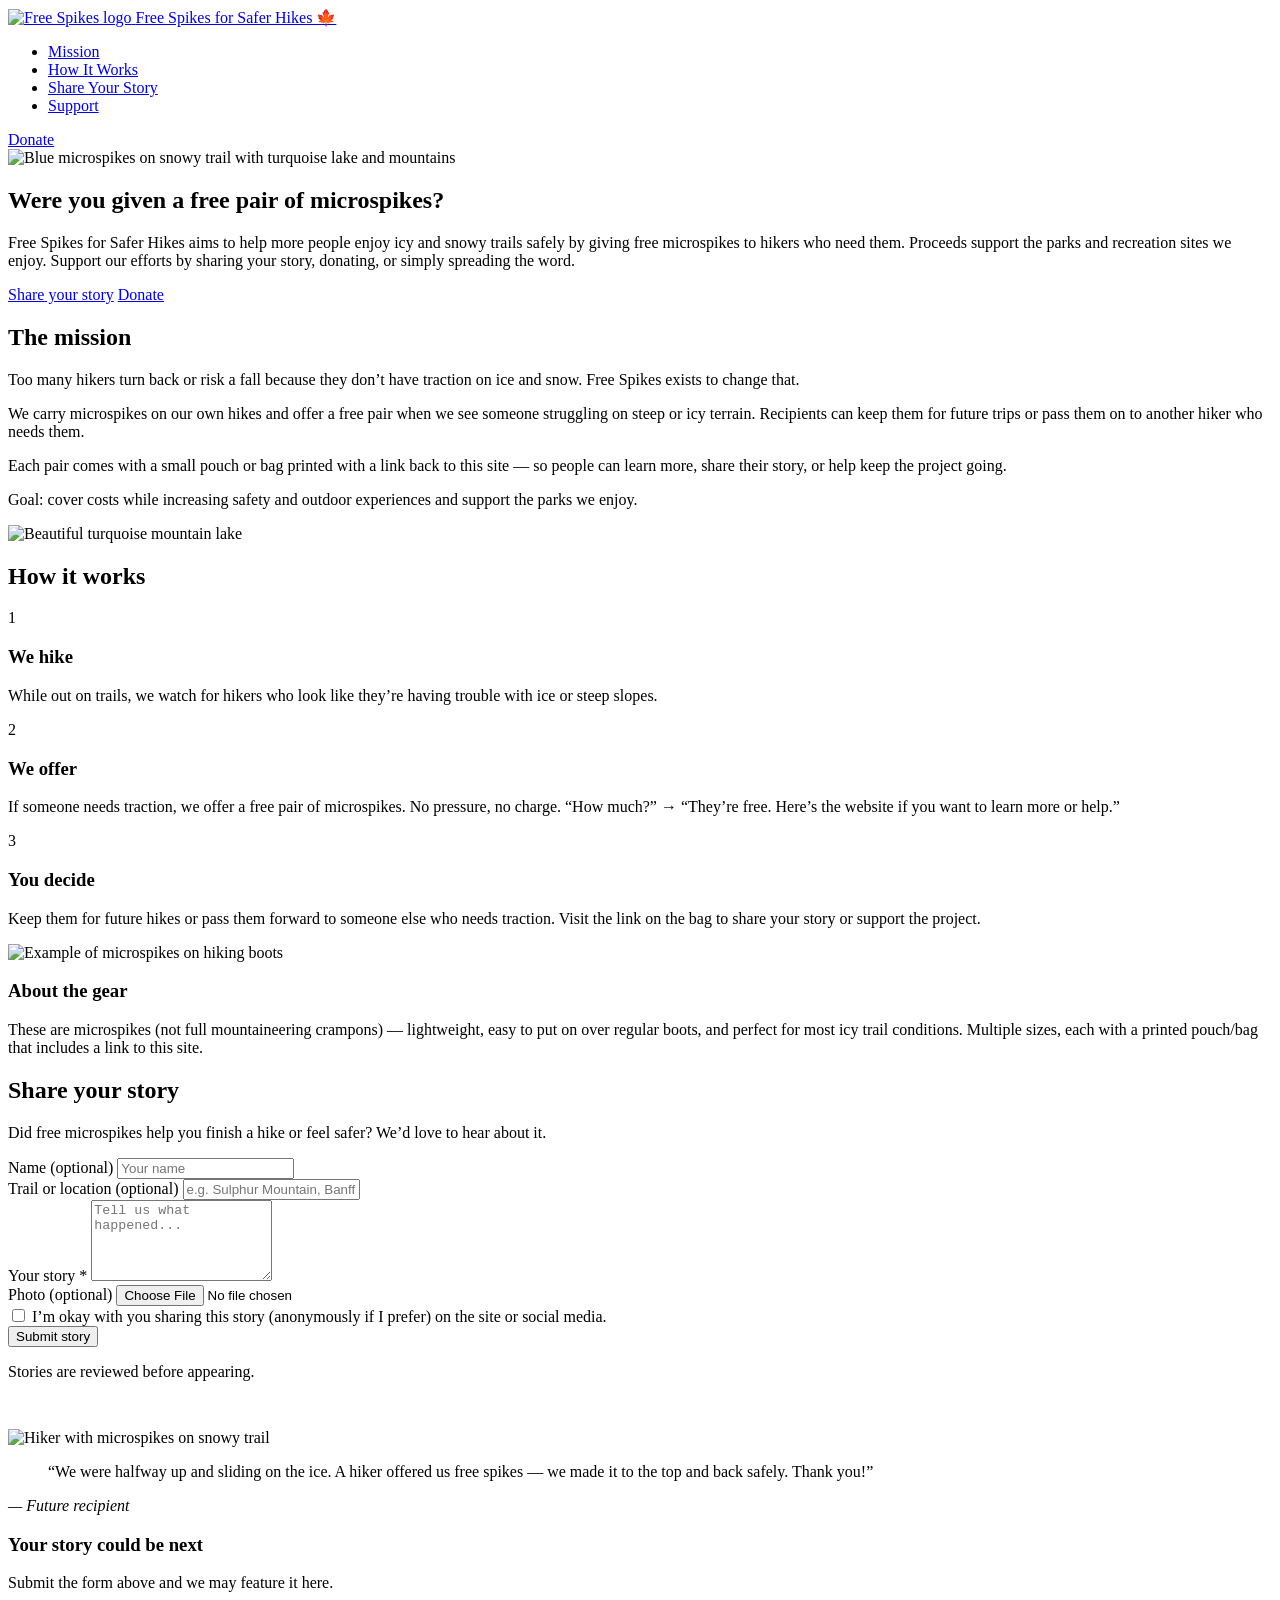
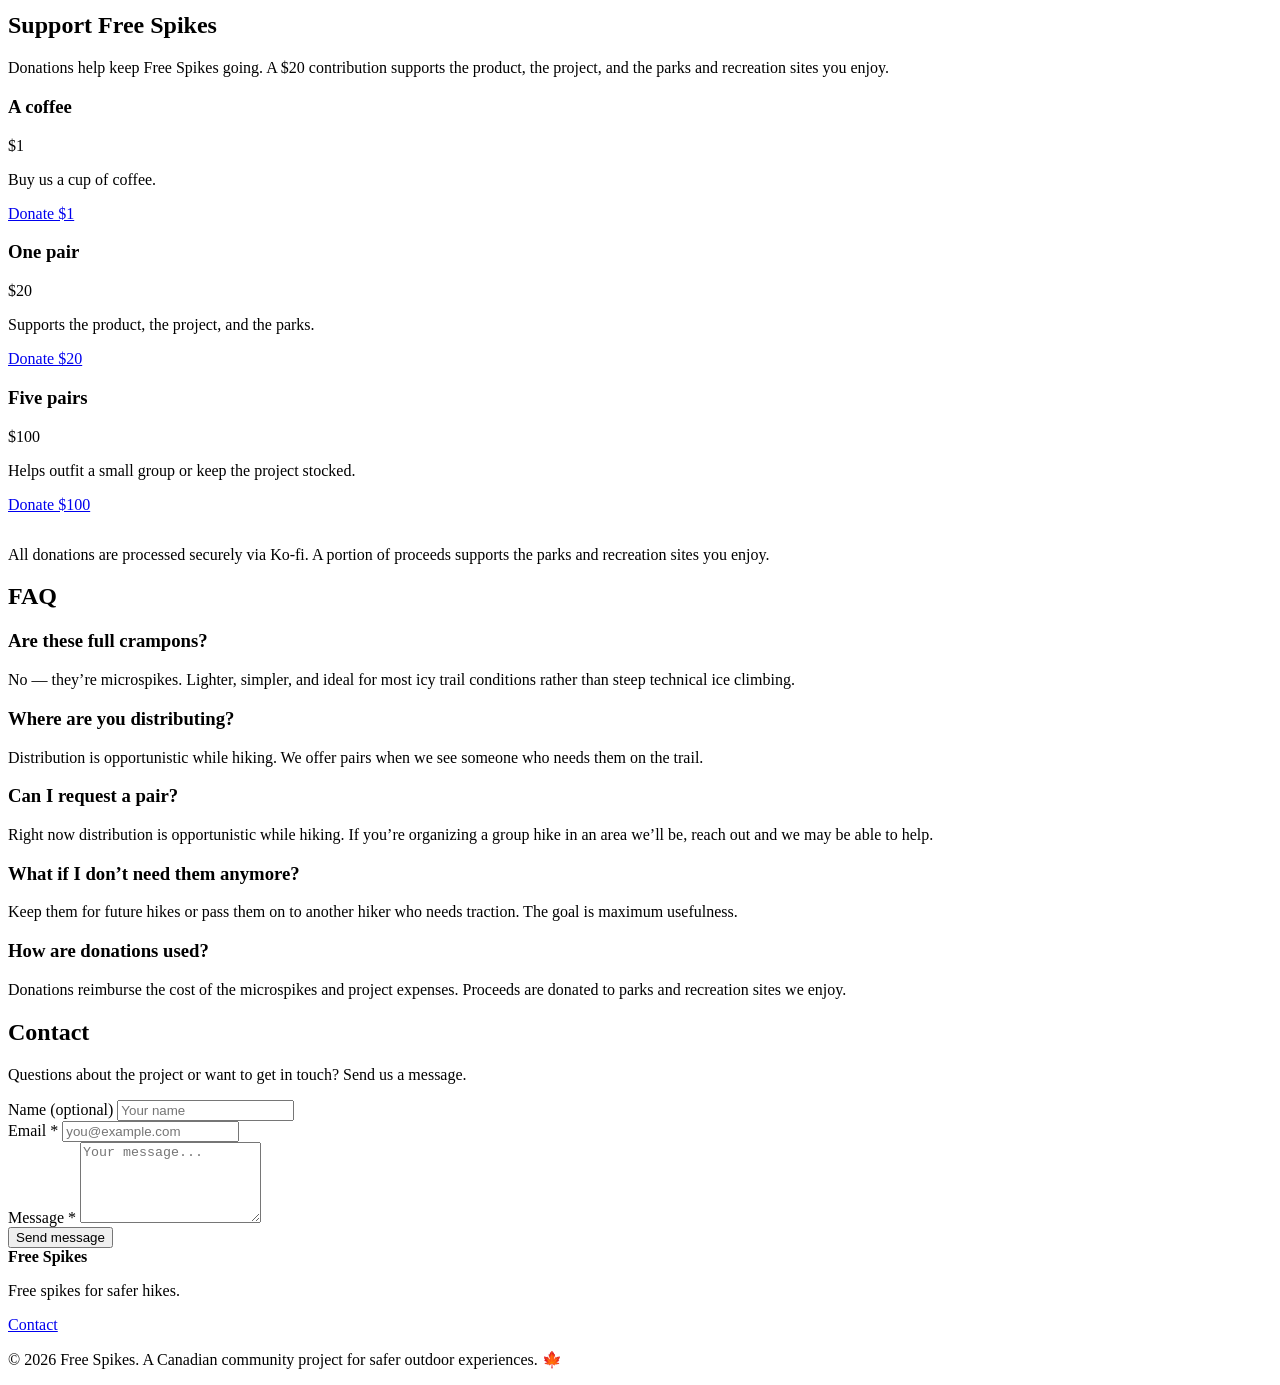
==== public/index.html @ b2aa0b1d "Move static assets to public/ for Pages Functions deploy" ====
<!DOCTYPE html>
<html lang="en">
<head>
  <meta charset="UTF-8">
  <meta name="viewport" content="width=device-width, initial-scale=1.0">
  <title>Free Spikes for Safer Hikes</title>
  <meta name="description" content="Were you given a free pair of microspikes? Free Spikes for Safer Hikes aims to help more people enjoy icy trails safely.">
  <link rel="icon" href="favicon.png?v=2" type="image/png">
  <link rel="apple-touch-icon" href="apple-touch-icon.png">
  <meta property="og:title" content="Free Spikes for Safer Hikes">
  <meta property="og:description" content="Were you given a free pair of microspikes? Free Spikes aims to help more people enjoy icy and snowy trails safely.">
  <meta property="og:image" content="https://freespikes.com/hero.jpg">
  <meta property="og:url" content="https://freespikes.com">
  <meta property="og:type" content="website">
  <meta name="twitter:card" content="summary_large_image">
  <link rel="stylesheet" href="styles.css">
  <link rel="preconnect" href="https://fonts.googleapis.com">
  <link rel="preconnect" href="https://fonts.gstatic.com" crossorigin>
  <link href="https://fonts.googleapis.com/css2?family=Inter:wght@400;500;600;700;800&display=swap" rel="stylesheet">
</head>
<body>
  <header class="header">
    <nav class="nav container">
      <a href="#" class="logo">
        <img src="logo-icon.png" alt="Free Spikes logo" class="logo-img">
        <span>Free Spikes for Safer Hikes 🍁</span>
      </a>
      <ul class="nav-links">
        <li><a href="#mission">Mission</a></li>
        <li><a href="#how">How It Works</a></li>
        <li><a href="#stories">Share Your Story</a></li>
        <li><a href="#support">Support</a></li>
      </ul>
      <a href="#support" class="btn btn-primary nav-cta">Donate</a>
    </nav>
  </header>

  <section class="hero">
    <div class="hero-bg">
      <img src="hero.jpg" alt="Blue microspikes on snowy trail with turquoise lake and mountains">
    </div>
    <div class="hero-content container">
      <h1>Were you given a free pair of microspikes?</h1>
      <p class="hero-sub">Free Spikes for Safer Hikes aims to help more people enjoy icy and snowy trails safely by giving free microspikes to hikers who need them. Proceeds support the parks and recreation sites we enjoy. Support our efforts by sharing your story, donating, or simply spreading the word.</p>
      <div class="hero-actions">
        <a href="#stories" class="btn btn-secondary">Share your story</a>
        <a href="#support" class="btn btn-primary">Donate</a>
      </div>
    </div>
  </section>

  <section id="mission" class="section">
    <div class="container">
      <div class="grid-2">
        <div>
          <h2>The mission</h2>
          <p>Too many hikers turn back or risk a fall because they don’t have traction on ice and snow. Free Spikes exists to change that.</p>
          <p>We carry microspikes on our own hikes and offer a free pair when we see someone struggling on steep or icy terrain. Recipients can keep them for future trips or pass them on to another hiker who needs them.</p>
          <p>Each pair comes with a small pouch or bag printed with a link back to this site — so people can learn more, share their story, or help keep the project going.</p>
          <p class="highlight">Goal: cover costs while increasing safety and outdoor experiences and support the parks we enjoy.</p>
        </div>
        <div class="mission-image">
          <img src="lake.jpg" alt="Beautiful turquoise mountain lake">
        </div>
      </div>
    </div>
  </section>

  <section id="how" class="section section-alt">
    <div class="container">
      <h2 class="center">How it works</h2>
      <div class="steps">
        <div class="step">
          <div class="step-num">1</div>
          <h3>We hike</h3>
          <p>While out on trails, we watch for hikers who look like they’re having trouble with ice or steep slopes.</p>
        </div>
        <div class="step">
          <div class="step-num">2</div>
          <h3>We offer</h3>
          <p>If someone needs traction, we offer a free pair of microspikes. No pressure, no charge. “How much?” → “They’re free. Here’s the website if you want to learn more or help.”</p>
        </div>
        <div class="step">
          <div class="step-num">3</div>
          <h3>You decide</h3>
          <p>Keep them for future hikes or pass them forward to someone else who needs traction. Visit the link on the bag to share your story or support the project.</p>
        </div>
      </div>
      <div class="gear-note">
        <img src="spikes.jpg" alt="Example of microspikes on hiking boots">
        <div>
          <h3>About the gear</h3>
          <p>These are microspikes (not full mountaineering crampons) — lightweight, easy to put on over regular boots, and perfect for most icy trail conditions. Multiple sizes, each with a printed pouch/bag that includes a link to this site.</p>
        </div>
      </div>
    </div>
  </section>

  <section id="stories" class="section">
    <div class="container">
      <h2 class="center">Share your story</h2>
      <p class="center sub">Did free microspikes help you finish a hike or feel safer? We’d love to hear about it.</p>
      
      <div class="story-form-wrapper">
        <form id="story-form" class="story-form" action="/api/submit" method="POST" enctype="multipart/form-data">
          <input type="hidden" name="form_type" value="story">
          <div class="form-row">
            <label for="name">Name (optional)</label>
            <input type="text" id="name" name="name" placeholder="Your name">
          </div>
          <div class="form-row">
            <label for="trail">Trail or location (optional)</label>
            <input type="text" id="trail" name="trail" placeholder="e.g. Sulphur Mountain, Banff">
          </div>
          <div class="form-row">
            <label for="story">Your story *</label>
            <textarea id="story" name="story" rows="5" required placeholder="Tell us what happened..."></textarea>
          </div>
          <div class="form-row">
            <label for="photo">Photo (optional)</label>
            <input type="file" id="photo" name="photo" accept="image/*">
          </div>
          <div class="form-row">
            <label class="check">
              <input type="checkbox" name="permission" value="yes">
              <span>I’m okay with you sharing this story (anonymously if I prefer) on the site or social media.</span>
            </label>
          </div>
          <button type="submit" class="btn btn-primary">Submit story</button>
          <p class="form-note">Stories are reviewed before appearing.</p>
          <p id="story-success" class="form-success" style="display:none; color: #0a6ebd; font-weight: 600; margin-top: 1rem;">Thanks! Your story has been received.</p>
        </form>
      </div>

      <div class="stories-grid" style="margin-top: 3rem;">
        <div class="story-card">
          <img src="hiking.jpg" alt="Hiker with microspikes on snowy trail">
          <blockquote>“We were halfway up and sliding on the ice. A hiker offered us free spikes — we made it to the top and back safely. Thank you!”</blockquote>
          <cite>— Future recipient</cite>
        </div>
        <div class="story-card placeholder">
          <div class="placeholder-content">
            <h3>Your story could be next</h3>
            <p>Submit the form above and we may feature it here.</p>
          </div>
        </div>
      </div>
    </div>
  </section>

  <section id="support" class="section section-alt">
    <div class="container narrow">
      <h2 class="center">Support Free Spikes</h2>
      <p class="center">Donations help keep Free Spikes going. A $20 contribution supports the product, the project, and the parks and recreation sites you enjoy.</p>
      <div class="support-options">
        <div class="option">
          <h3>A coffee</h3>
          <p class="price">$1</p>
          <p>Buy us a cup of coffee.</p>
          <a href="https://ko-fi.com/freespikes" class="btn btn-primary" target="_blank" rel="noopener">Donate $1</a>
        </div>
        <div class="option featured">
          <h3>One pair</h3>
          <p class="price">$20</p>
          <p>Supports the product, the project, and the parks.</p>
          <a href="https://ko-fi.com/freespikes" class="btn btn-primary" target="_blank" rel="noopener">Donate $20</a>
        </div>
        <div class="option">
          <h3>Five pairs</h3>
          <p class="price">$100</p>
          <p>Helps outfit a small group or keep the project stocked.</p>
          <a href="https://ko-fi.com/freespikes" class="btn btn-primary" target="_blank" rel="noopener">Donate $100</a>
        </div>
      </div>
      <p class="small center" style="margin-top: 2rem;">All donations are processed securely via Ko-fi. A portion of proceeds supports the parks and recreation sites you enjoy.</p>
    </div>
  </section>

  <section class="section faq">
    <div class="container narrow">
      <h2 class="center">FAQ</h2>
      <div class="faq-item">
        <h3>Are these full crampons?</h3>
        <p>No — they’re microspikes. Lighter, simpler, and ideal for most icy trail conditions rather than steep technical ice climbing.</p>
      </div>
      <div class="faq-item">
        <h3>Where are you distributing?</h3>
        <p>Distribution is opportunistic while hiking. We offer pairs when we see someone who needs them on the trail.</p>
      </div>
      <div class="faq-item">
        <h3>Can I request a pair?</h3>
        <p>Right now distribution is opportunistic while hiking. If you’re organizing a group hike in an area we’ll be, reach out and we may be able to help.</p>
      </div>
      <div class="faq-item">
        <h3>What if I don’t need them anymore?</h3>
        <p>Keep them for future hikes or pass them on to another hiker who needs traction. The goal is maximum usefulness.</p>
      </div>
      <div class="faq-item">
        <h3>How are donations used?</h3>
        <p>Donations reimburse the cost of the microspikes and project expenses. Proceeds are donated to parks and recreation sites we enjoy.</p>
      </div>
    </div>
  </section>

  <section id="contact" class="section">
    <div class="container narrow">
      <h2 class="center">Contact</h2>
      <p class="center sub">Questions about the project or want to get in touch? Send us a message.</p>
      <div class="story-form-wrapper">
        <form class="story-form" action="/api/submit" method="POST">
          <input type="hidden" name="form_type" value="contact">
          <div class="form-row">
            <label for="contact-name">Name (optional)</label>
            <input type="text" id="contact-name" name="name" placeholder="Your name">
          </div>
          <div class="form-row">
            <label for="contact-email">Email *</label>
            <input type="email" id="contact-email" name="email" required placeholder="you@example.com">
          </div>
          <div class="form-row">
            <label for="contact-message">Message *</label>
            <textarea id="contact-message" name="message" rows="5" required placeholder="Your message..."></textarea>
          </div>
          <button type="submit" class="btn btn-primary">Send message</button>
          <p id="contact-success" class="form-success" style="display:none; color: #0a6ebd; font-weight: 600; margin-top: 1rem;">Thanks! Your message has been sent.</p>
        </form>
      </div>
    </div>
  </section>

  <footer class="footer">
    <div class="container">
      <div class="footer-grid">
        <div>
          <strong>Free Spikes</strong>
          <p>Free spikes for safer hikes.</p>
        </div>
        <div>
          <a href="#contact">Contact</a>
        </div>
      </div>
      <p class="copyright">© 2026 Free Spikes. A Canadian community project for safer outdoor experiences. 🍁</p>
    </div>
  </footer>

  <script src="script.js"></script>
</body>
</html>
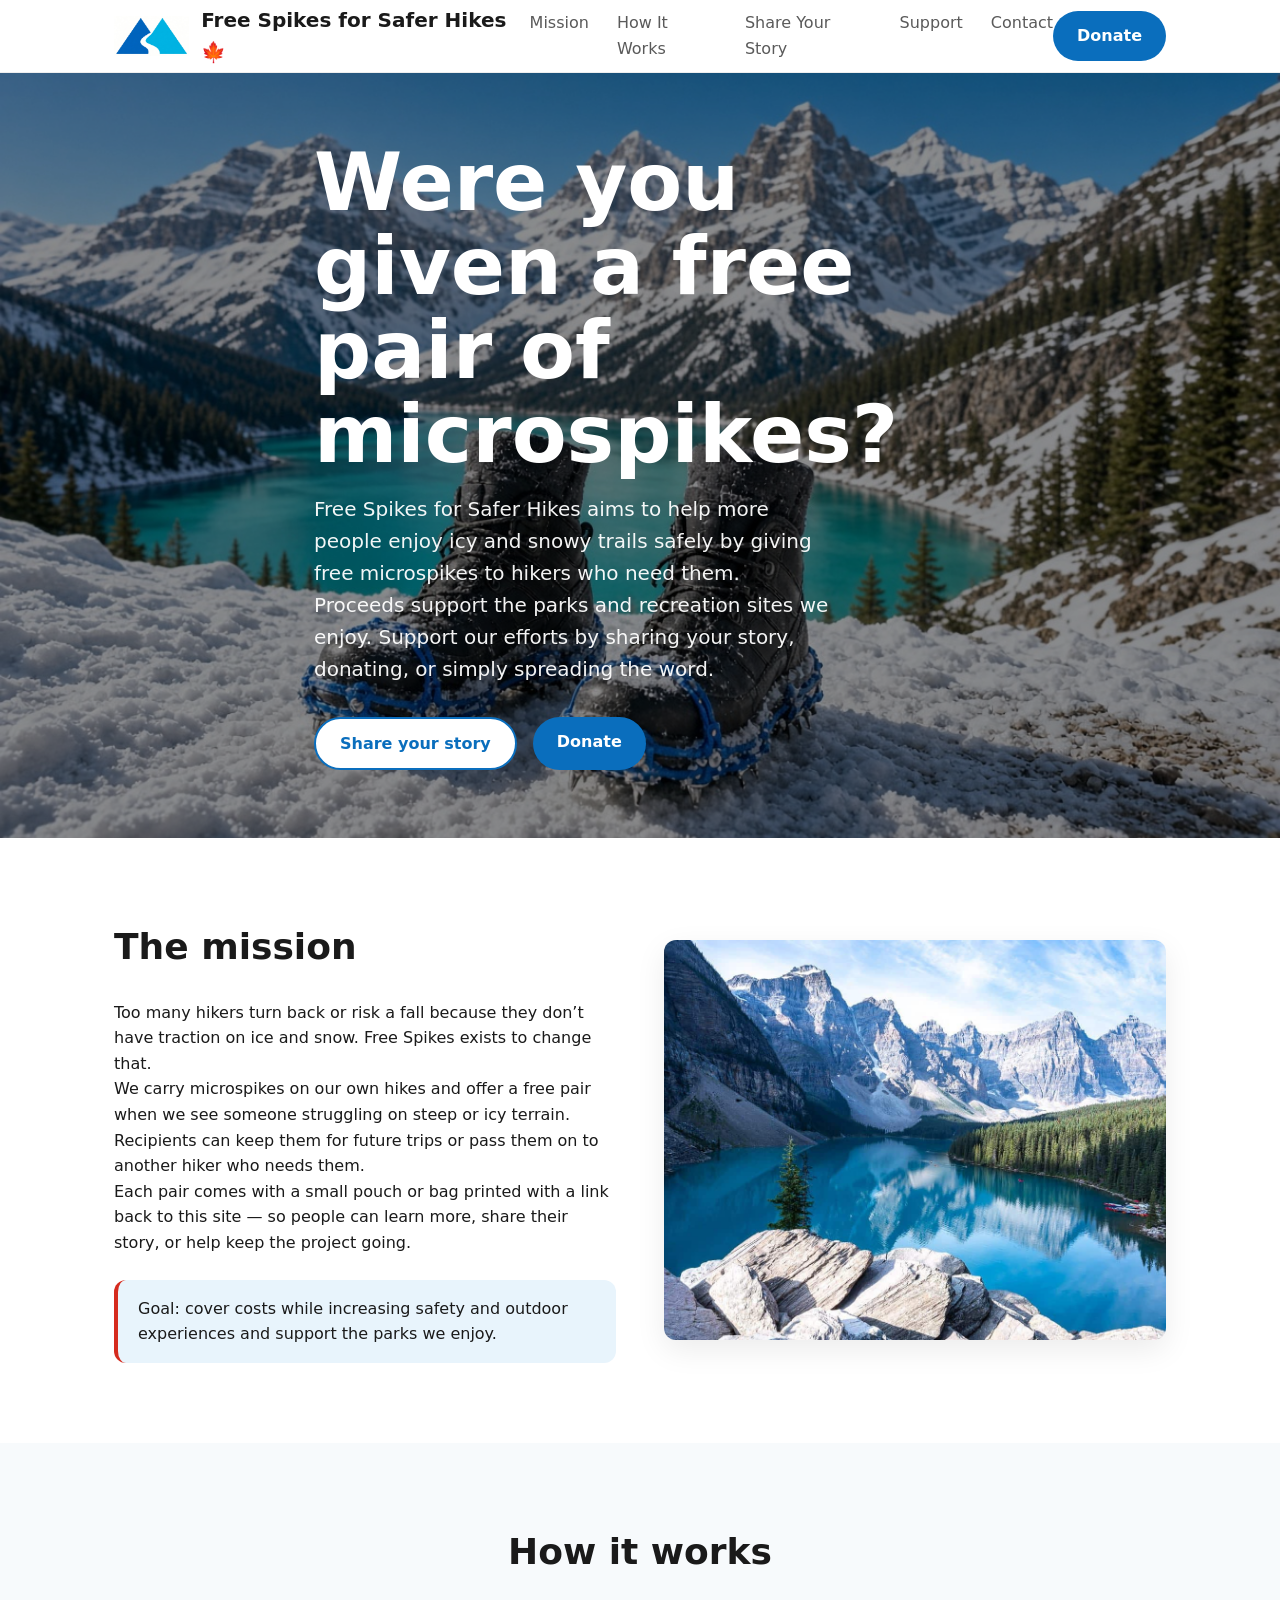
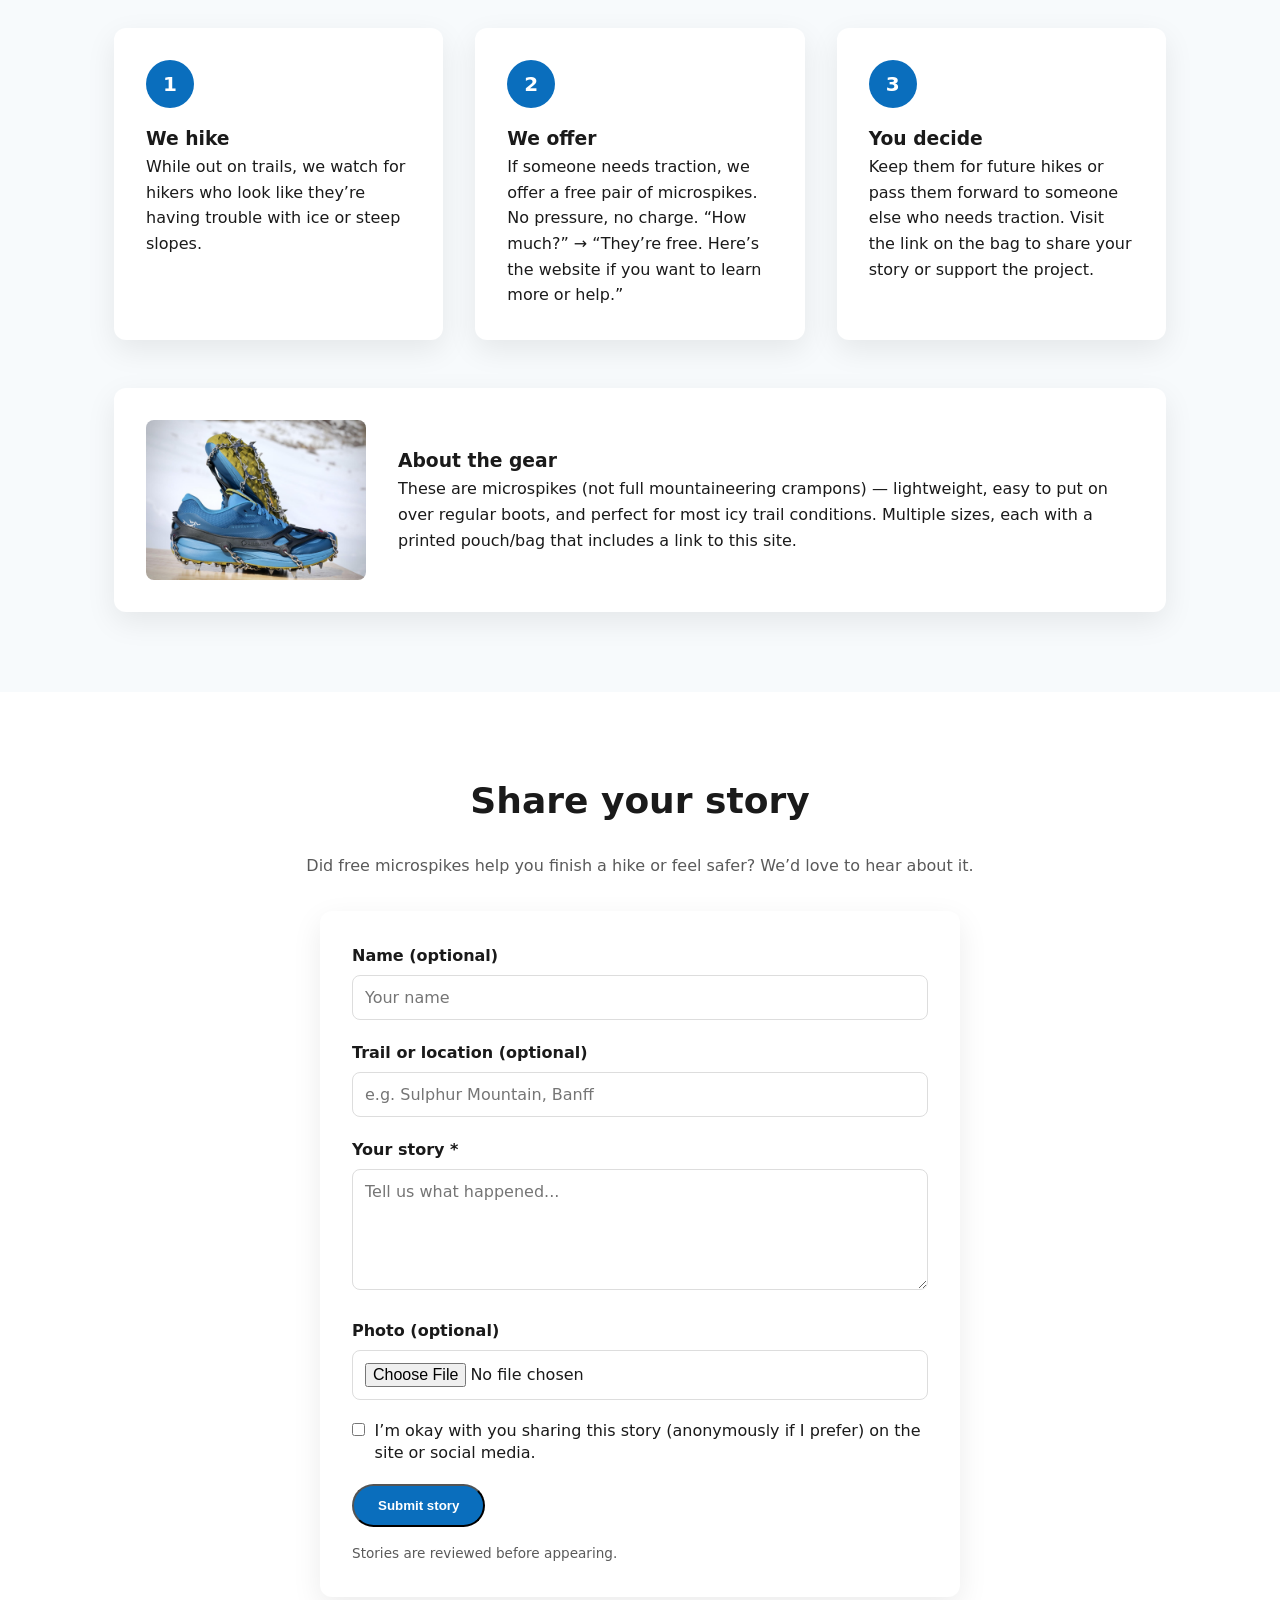
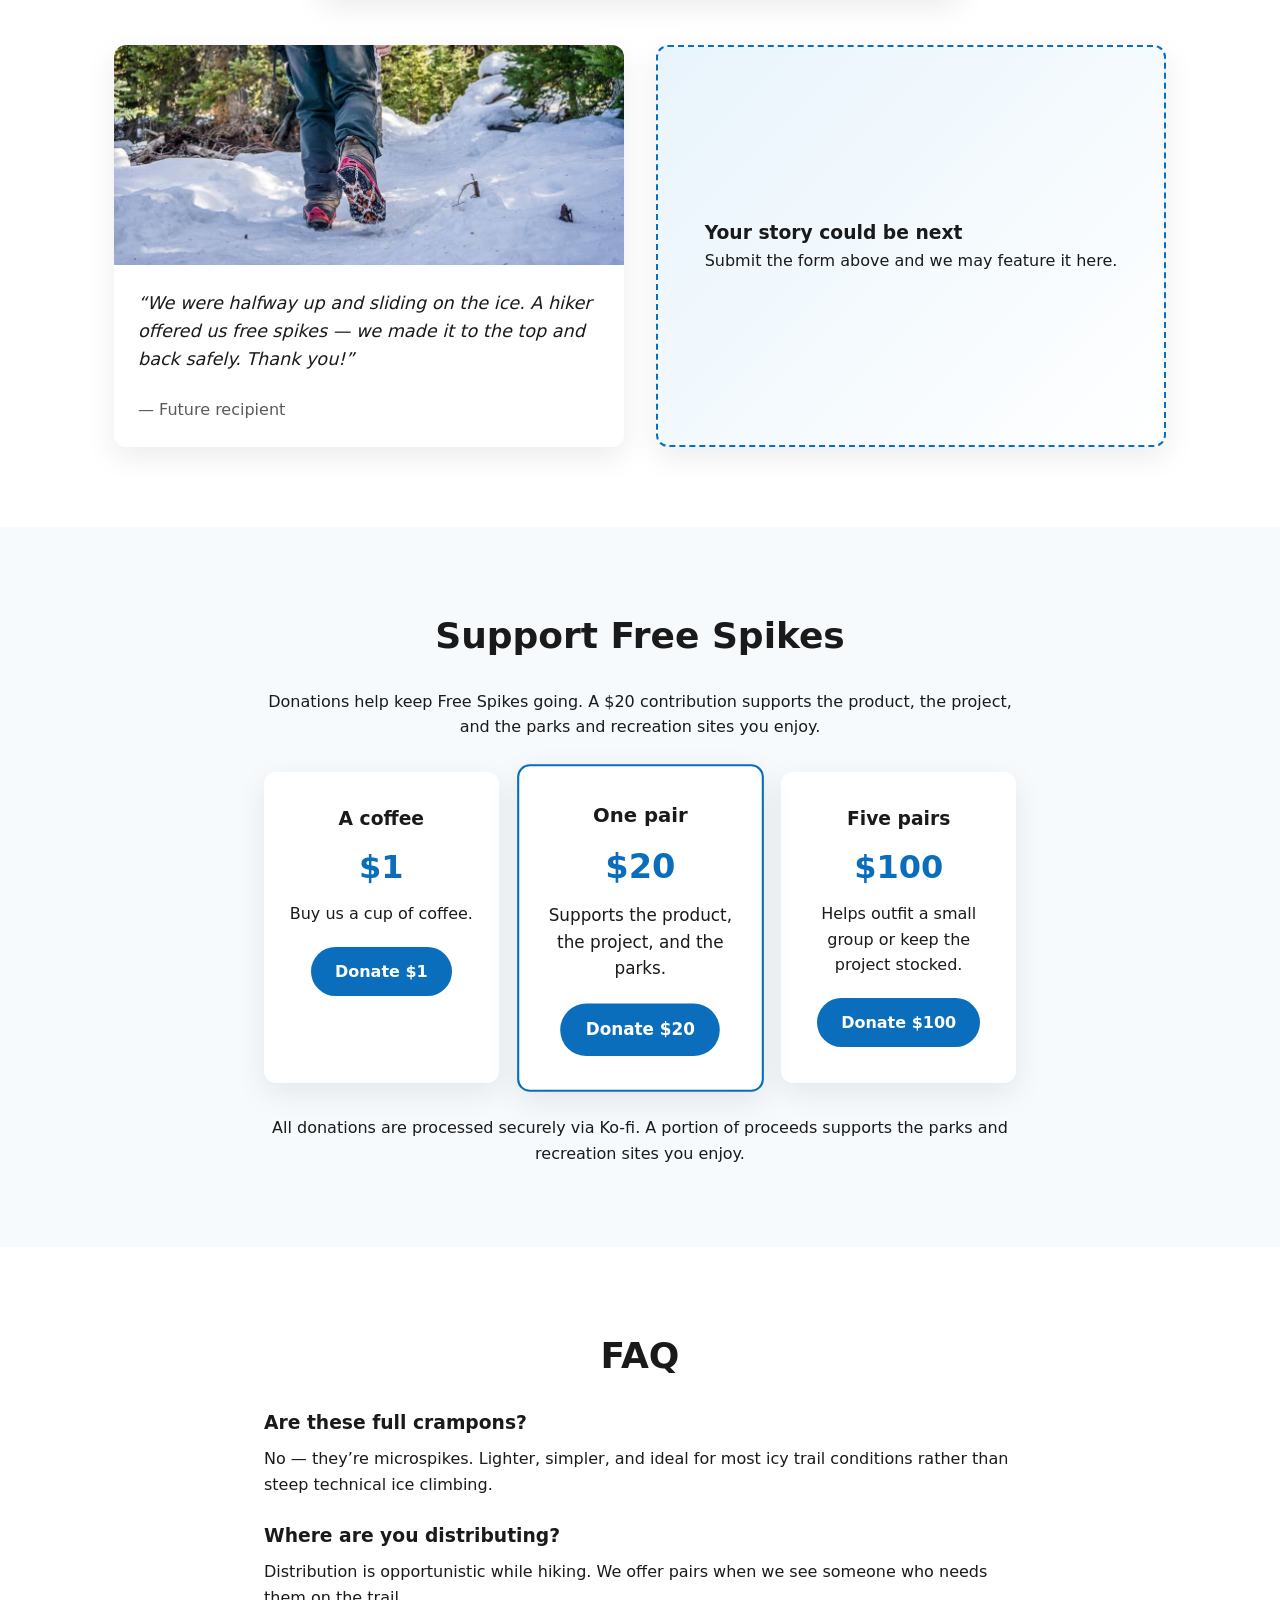
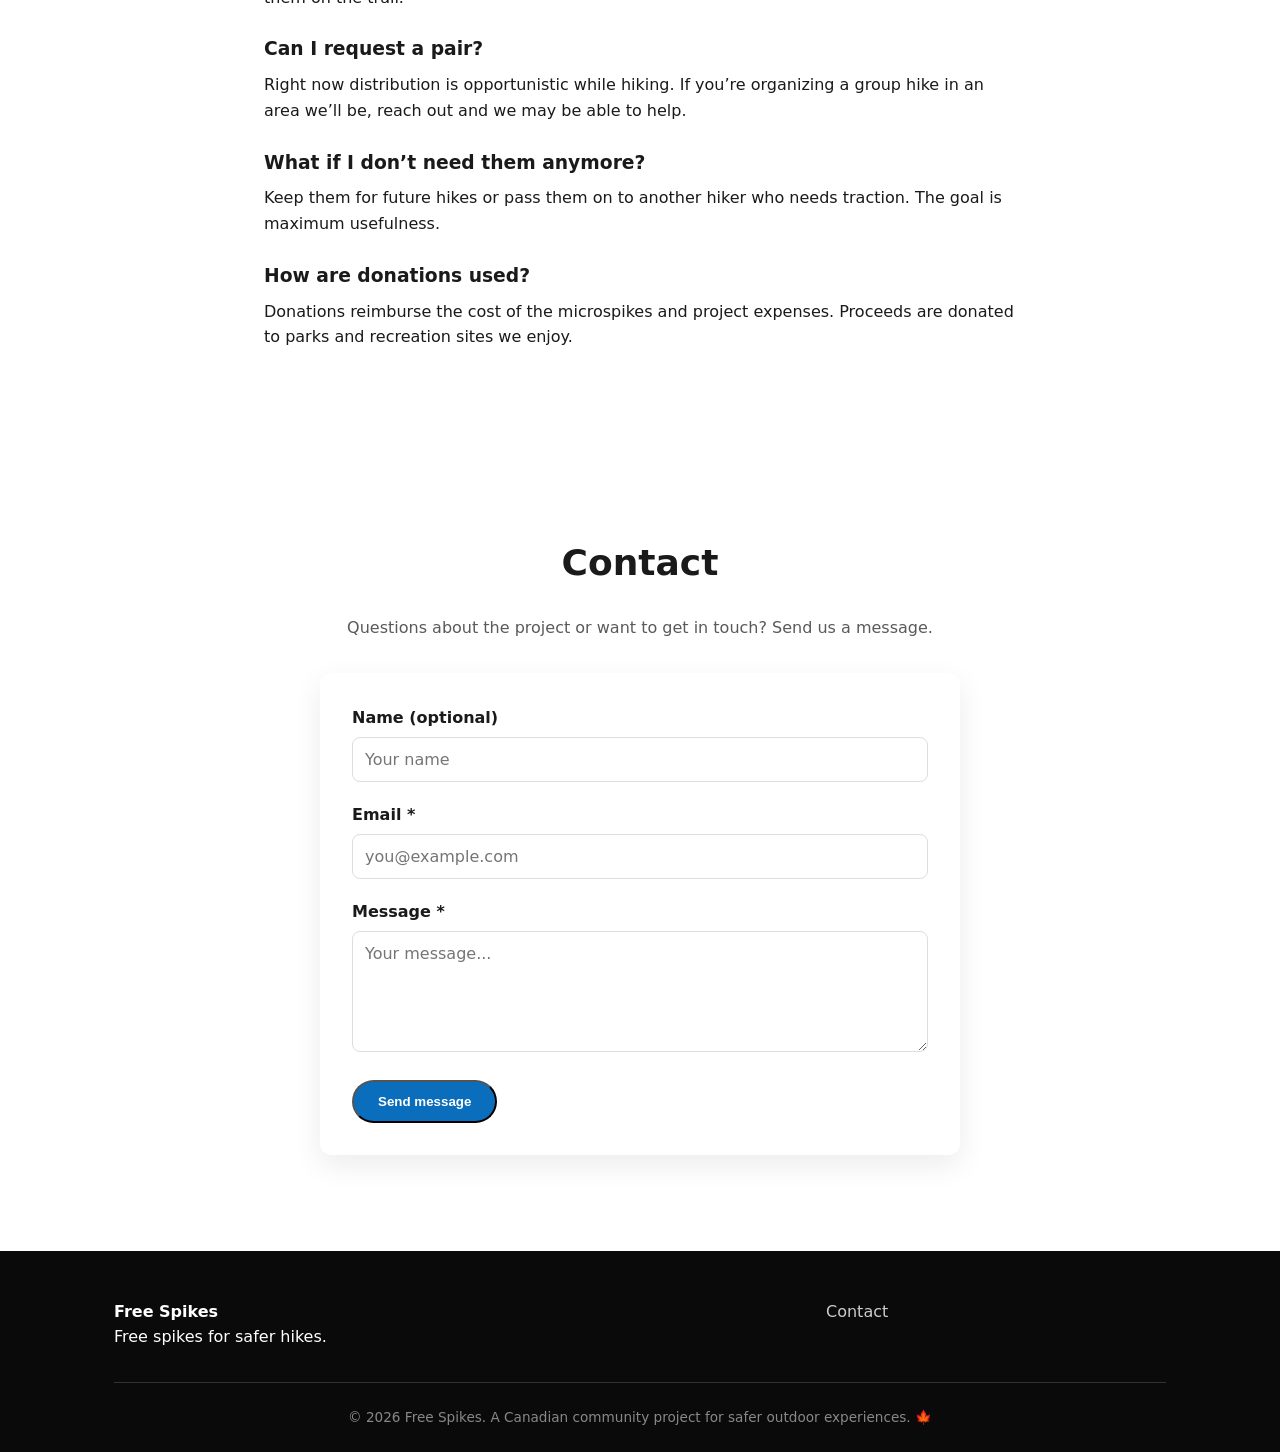
==== commit 1396e87f: "Add Contact link to header navigation" ====
--- a/public/index.html
+++ b/public/index.html
@@ -30,6 +30,7 @@
         <li><a href="#how">How It Works</a></li>
         <li><a href="#stories">Share Your Story</a></li>
         <li><a href="#support">Support</a></li>
+        <li><a href="#contact">Contact</a></li>
       </ul>
       <a href="#support" class="btn btn-primary nav-cta">Donate</a>
     </nav>
@@ -245,4 +246,4 @@
 
   <script src="script.js"></script>
 </body>
-</html>+</html>
--- a/public/styles.css
+++ b/public/styles.css
@@ -0,0 +1,349 @@
+:root {
+  --blue: #0a6ebd;
+  --blue-dark: #084a80;
+  --blue-light: #e8f4fc;
+  --accent: #00b4d8;
+  --text: #1a1a1a;
+  --muted: #5a5a5a;
+  --bg: #ffffff;
+  --bg-alt: #f7fafc;
+  --radius: 12px;
+  --shadow: 0 10px 30px rgba(0,0,0,0.08);
+}
+
+* { box-sizing: border-box; margin: 0; padding: 0; }
+html { scroll-behavior: smooth; }
+body {
+  font-family: 'Inter', system-ui, -apple-system, sans-serif;
+  color: var(--text);
+  line-height: 1.6;
+  background: var(--bg);
+}
+img { max-width: 100%; display: block; }
+.container { max-width: 1100px; margin: 0 auto; padding: 0 1.5rem; }
+.narrow { max-width: 800px; }
+
+.header {
+  position: sticky;
+  top: 0;
+  background: rgba(255,255,255,0.95);
+  backdrop-filter: blur(10px);
+  border-bottom: 1px solid #eee;
+  z-index: 100;
+}
+.nav {
+  display: flex;
+  align-items: center;
+  justify-content: space-between;
+  height: 72px;
+}
+.logo {
+  display: flex;
+  align-items: center;
+  gap: 0.75rem;
+  text-decoration: none;
+  color: var(--text);
+  font-weight: 700;
+  font-size: 1.25rem;
+}
+.logo-img { height: 40px; width: auto; object-fit: contain; }
+.nav-links {
+  display: flex;
+  list-style: none;
+  gap: 1.75rem;
+}
+.nav-links a {
+  text-decoration: none;
+  color: var(--muted);
+  font-weight: 500;
+}
+.nav-links a:hover { color: var(--blue); }
+.nav-cta { display: none; }
+
+.btn {
+  display: inline-block;
+  padding: 0.75rem 1.5rem;
+  border-radius: 999px;
+  text-decoration: none;
+  font-weight: 600;
+  transition: all 0.2s;
+}
+.btn-primary {
+  background: var(--blue);
+  color: white;
+}
+.btn-primary:hover { background: var(--blue-dark); }
+.btn-secondary {
+  background: white;
+  color: var(--blue);
+  border: 2px solid var(--blue);
+}
+.btn-secondary:hover { background: var(--blue-light); }
+
+.hero {
+  position: relative;
+  min-height: 85vh;
+  display: flex;
+  align-items: center;
+  color: white;
+  overflow: hidden;
+}
+.hero-bg {
+  position: absolute;
+  inset: 0;
+}
+.hero-bg img {
+  width: 100%;
+  height: 100%;
+  object-fit: cover;
+  filter: brightness(0.55);
+}
+.hero-content {
+  position: relative;
+  z-index: 2;
+  max-width: 700px;
+}
+.eyebrow {
+  text-transform: uppercase;
+  letter-spacing: 0.1em;
+  font-size: 0.85rem;
+  font-weight: 600;
+  margin-bottom: 1rem;
+  opacity: 0.9;
+}
+.hero h1 {
+  font-size: clamp(3rem, 7vw, 5rem);
+  line-height: 1.05;
+  font-weight: 800;
+  margin-bottom: 1rem;
+}
+.hero-sub {
+  font-size: 1.25rem;
+  max-width: 520px;
+  margin-bottom: 2rem;
+  opacity: 0.95;
+}
+.hero-actions { display: flex; gap: 1rem; flex-wrap: wrap; }
+
+.section { padding: 5rem 0; }
+.section-alt { background: var(--bg-alt); }
+h2 { font-size: 2.25rem; margin-bottom: 1.5rem; font-weight: 700; }
+.center { text-align: center; }
+.sub { color: var(--muted); margin-bottom: 2rem; }
+.highlight {
+  background: var(--blue-light);
+  padding: 1rem 1.25rem;
+  border-radius: var(--radius);
+  border-left: 4px solid #d52b1e;
+  margin-top: 1.5rem;
+}
+
+.grid-2 {
+  display: grid;
+  grid-template-columns: 1fr 1fr;
+  gap: 3rem;
+  align-items: center;
+}
+.mission-image img {
+  border-radius: var(--radius);
+  box-shadow: var(--shadow);
+  height: 400px;
+  width: 100%;
+  object-fit: cover;
+}
+
+.steps {
+  display: grid;
+  grid-template-columns: repeat(3, 1fr);
+  gap: 2rem;
+  margin: 3rem 0;
+}
+.step {
+  background: white;
+  padding: 2rem;
+  border-radius: var(--radius);
+  box-shadow: var(--shadow);
+}
+.step-num {
+  width: 48px;
+  height: 48px;
+  background: var(--blue);
+  color: white;
+  border-radius: 50%;
+  display: flex;
+  align-items: center;
+  justify-content: center;
+  font-weight: 700;
+  font-size: 1.25rem;
+  margin-bottom: 1rem;
+}
+.gear-note {
+  display: flex;
+  gap: 2rem;
+  align-items: center;
+  background: white;
+  padding: 2rem;
+  border-radius: var(--radius);
+  box-shadow: var(--shadow);
+  margin-top: 2rem;
+}
+.gear-note img {
+  width: 220px;
+  height: 160px;
+  object-fit: cover;
+  border-radius: 8px;
+  flex-shrink: 0;
+}
+
+.stories-grid {
+  display: grid;
+  grid-template-columns: 1fr 1fr;
+  gap: 2rem;
+}
+.story-card {
+  background: white;
+  border-radius: var(--radius);
+  overflow: hidden;
+  box-shadow: var(--shadow);
+}
+.story-card img {
+  height: 220px;
+  width: 100%;
+  object-fit: cover;
+}
+.story-card blockquote {
+  padding: 1.5rem;
+  font-style: italic;
+  font-size: 1.1rem;
+}
+.story-card cite {
+  display: block;
+  padding: 0 1.5rem 1.5rem;
+  color: var(--muted);
+  font-style: normal;
+}
+.placeholder {
+  display: flex;
+  align-items: center;
+  justify-content: center;
+  min-height: 300px;
+  background: linear-gradient(135deg, var(--blue-light), #fff);
+  border: 2px dashed var(--blue);
+}
+.story-form-wrapper {
+  max-width: 640px;
+  margin: 0 auto 1rem;
+  background: white;
+  padding: 2rem;
+  border-radius: var(--radius);
+  box-shadow: var(--shadow);
+}
+.story-form .form-row {
+  margin-bottom: 1.25rem;
+}
+.story-form label {
+  display: block;
+  font-weight: 600;
+  margin-bottom: 0.4rem;
+}
+.story-form label.check {
+  display: flex;
+  align-items: flex-start;
+  gap: 0.6rem;
+  font-weight: 500;
+  margin-bottom: 0;
+  line-height: 1.4;
+}
+.story-form label.check input {
+  width: auto;
+  margin-top: 0.2rem;
+  flex: 0 0 auto;
+}
+.story-form input,
+.story-form textarea {
+  width: 100%;
+  padding: 0.75rem;
+  border: 1px solid #ddd;
+  border-radius: 8px;
+  font-family: inherit;
+  font-size: 1rem;
+}
+.story-form input:focus,
+.story-form textarea:focus {
+  outline: none;
+  border-color: var(--blue);
+}
+.form-note {
+  font-size: 0.85rem;
+  color: var(--muted);
+  margin-top: 1rem;
+}
+
+.support-options {
+  display: grid;
+  grid-template-columns: repeat(3, 1fr);
+  gap: 1.5rem;
+  margin-top: 2rem;
+}
+.option {
+  background: white;
+  padding: 2rem 1.5rem;
+  border-radius: var(--radius);
+  box-shadow: var(--shadow);
+  text-align: center;
+}
+.option.featured {
+  border: 2px solid var(--blue);
+  transform: scale(1.05);
+}
+.option .btn {
+  margin-top: 1.25rem;
+}
+.price {
+  font-size: 2rem;
+  font-weight: 800;
+  color: var(--blue);
+  margin: 0.5rem 0;
+}
+
+.faq-item {
+  margin-bottom: 1.5rem;
+}
+.faq-item h3 {
+  margin-bottom: 0.5rem;
+}
+
+.footer {
+  background: #0a0a0a;
+  color: white;
+  padding: 3rem 0 1.5rem;
+}
+.footer-grid {
+  display: grid;
+  grid-template-columns: 2fr 1fr;
+  gap: 2rem;
+  margin-bottom: 2rem;
+}
+.footer a {
+  color: #ccc;
+  text-decoration: none;
+}
+.footer a:hover { color: white; }
+.copyright {
+  text-align: center;
+  color: #888;
+  font-size: 0.85rem;
+  padding-top: 1.5rem;
+  border-top: 1px solid #333;
+}
+
+@media (max-width: 768px) {
+  .nav-links { display: none; }
+  .nav-cta { display: inline-block; }
+  .grid-2, .steps, .stories-grid, .support-options, .footer-grid {
+    grid-template-columns: 1fr;
+  }
+  .option.featured { transform: none; }
+  .gear-note { flex-direction: column; }
+  .hero h1 { font-size: 2.5rem; }
+}
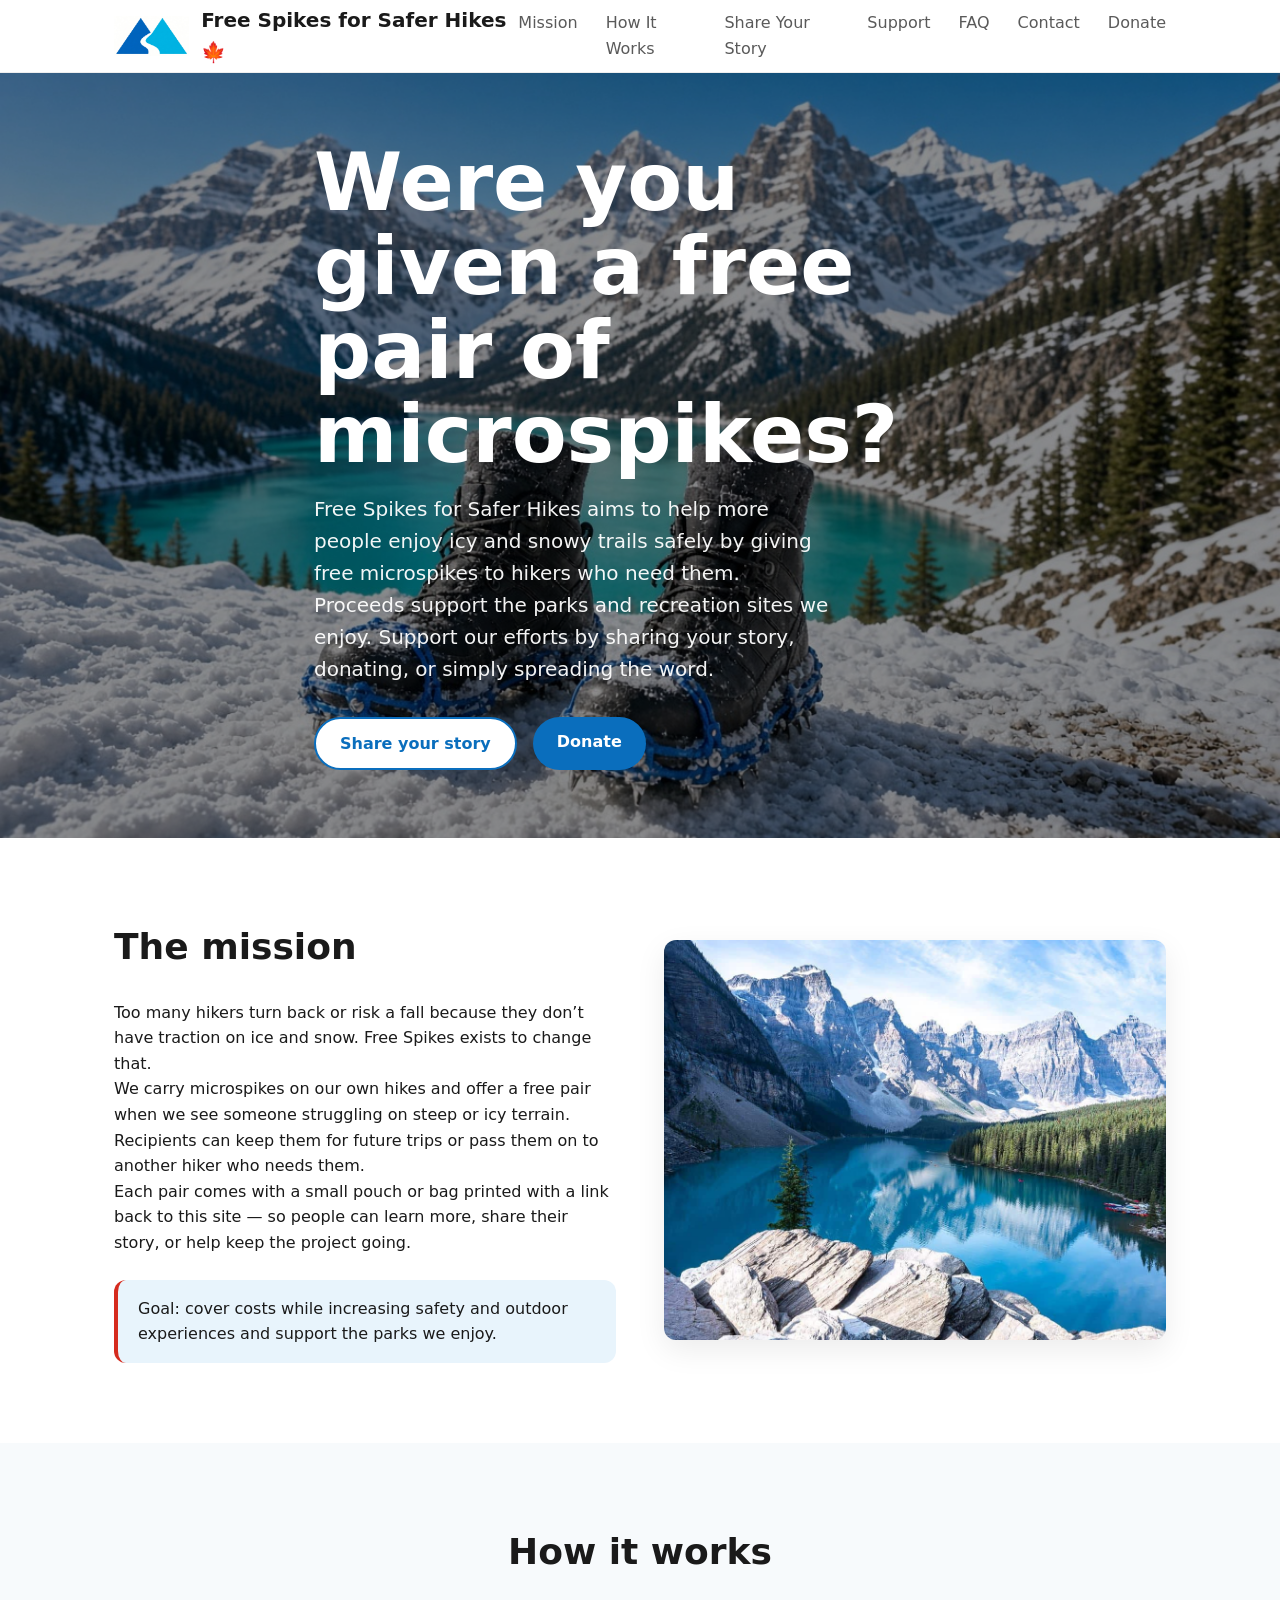
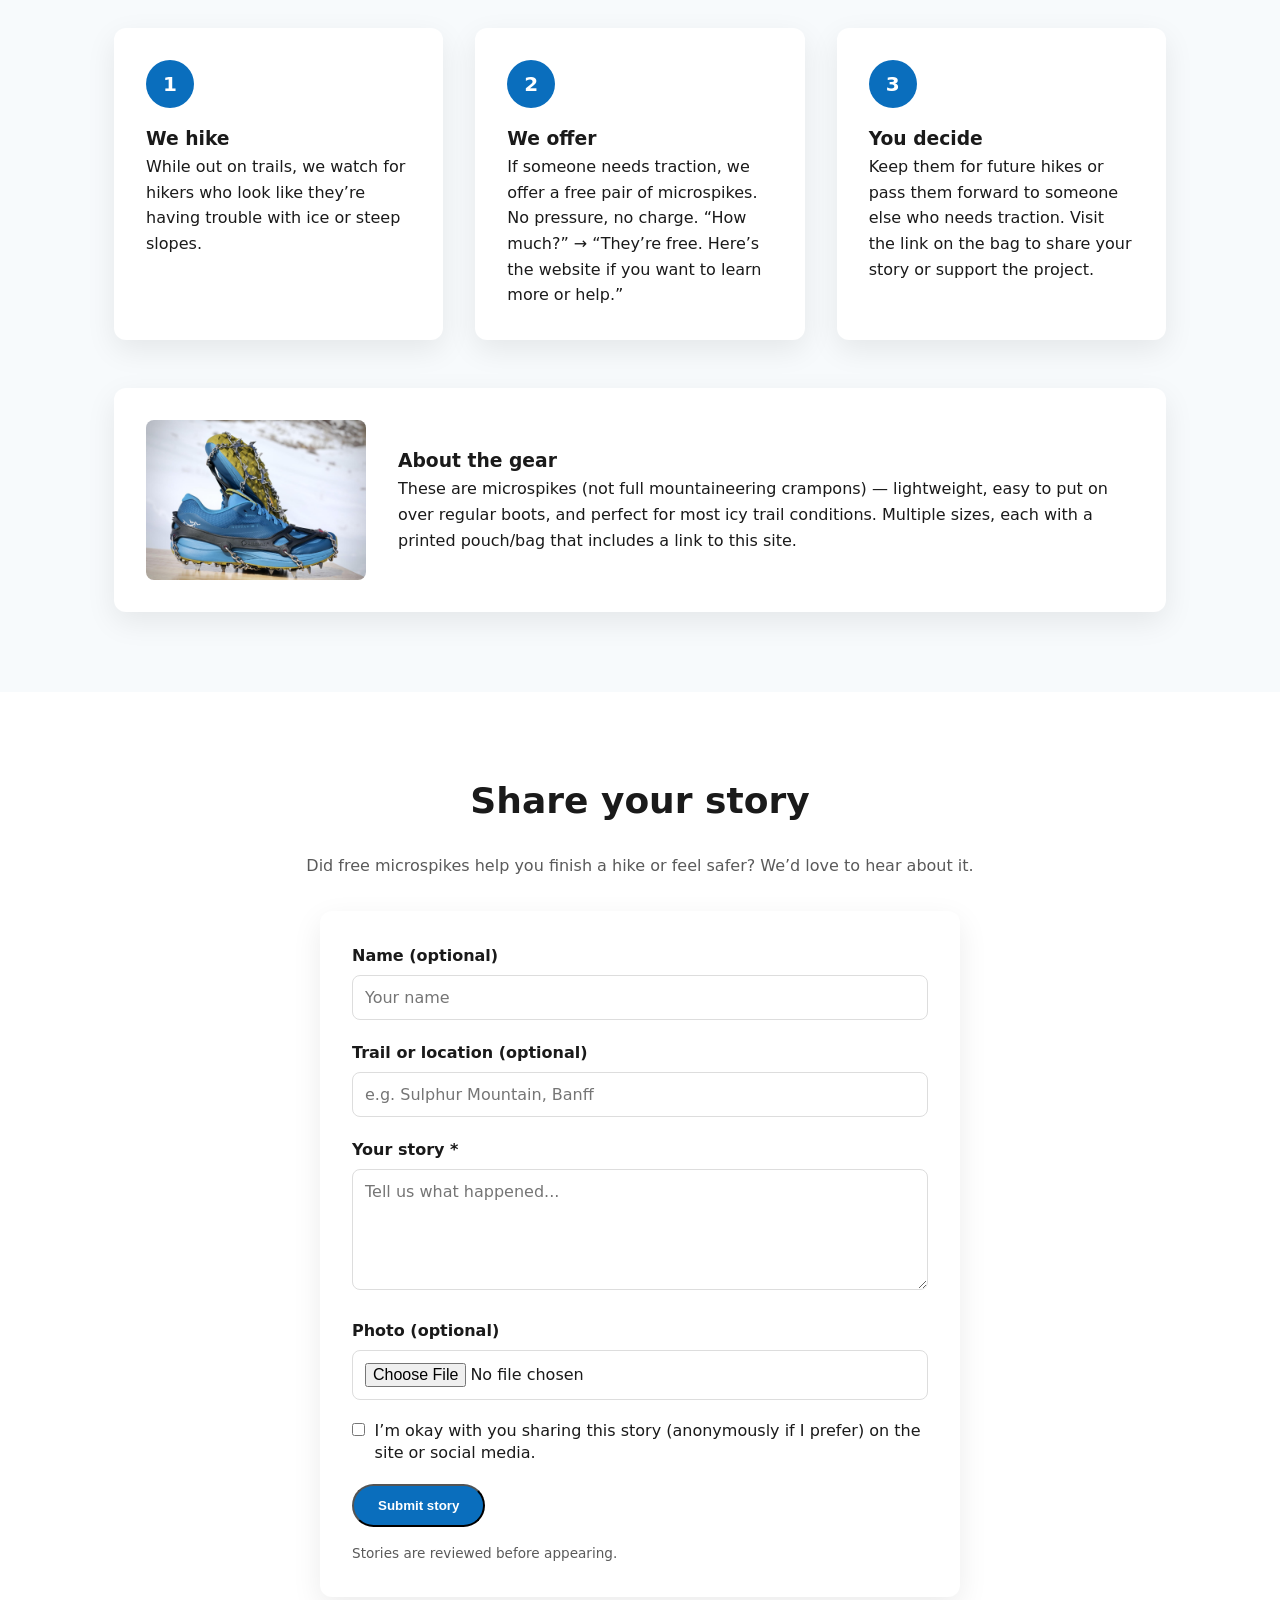
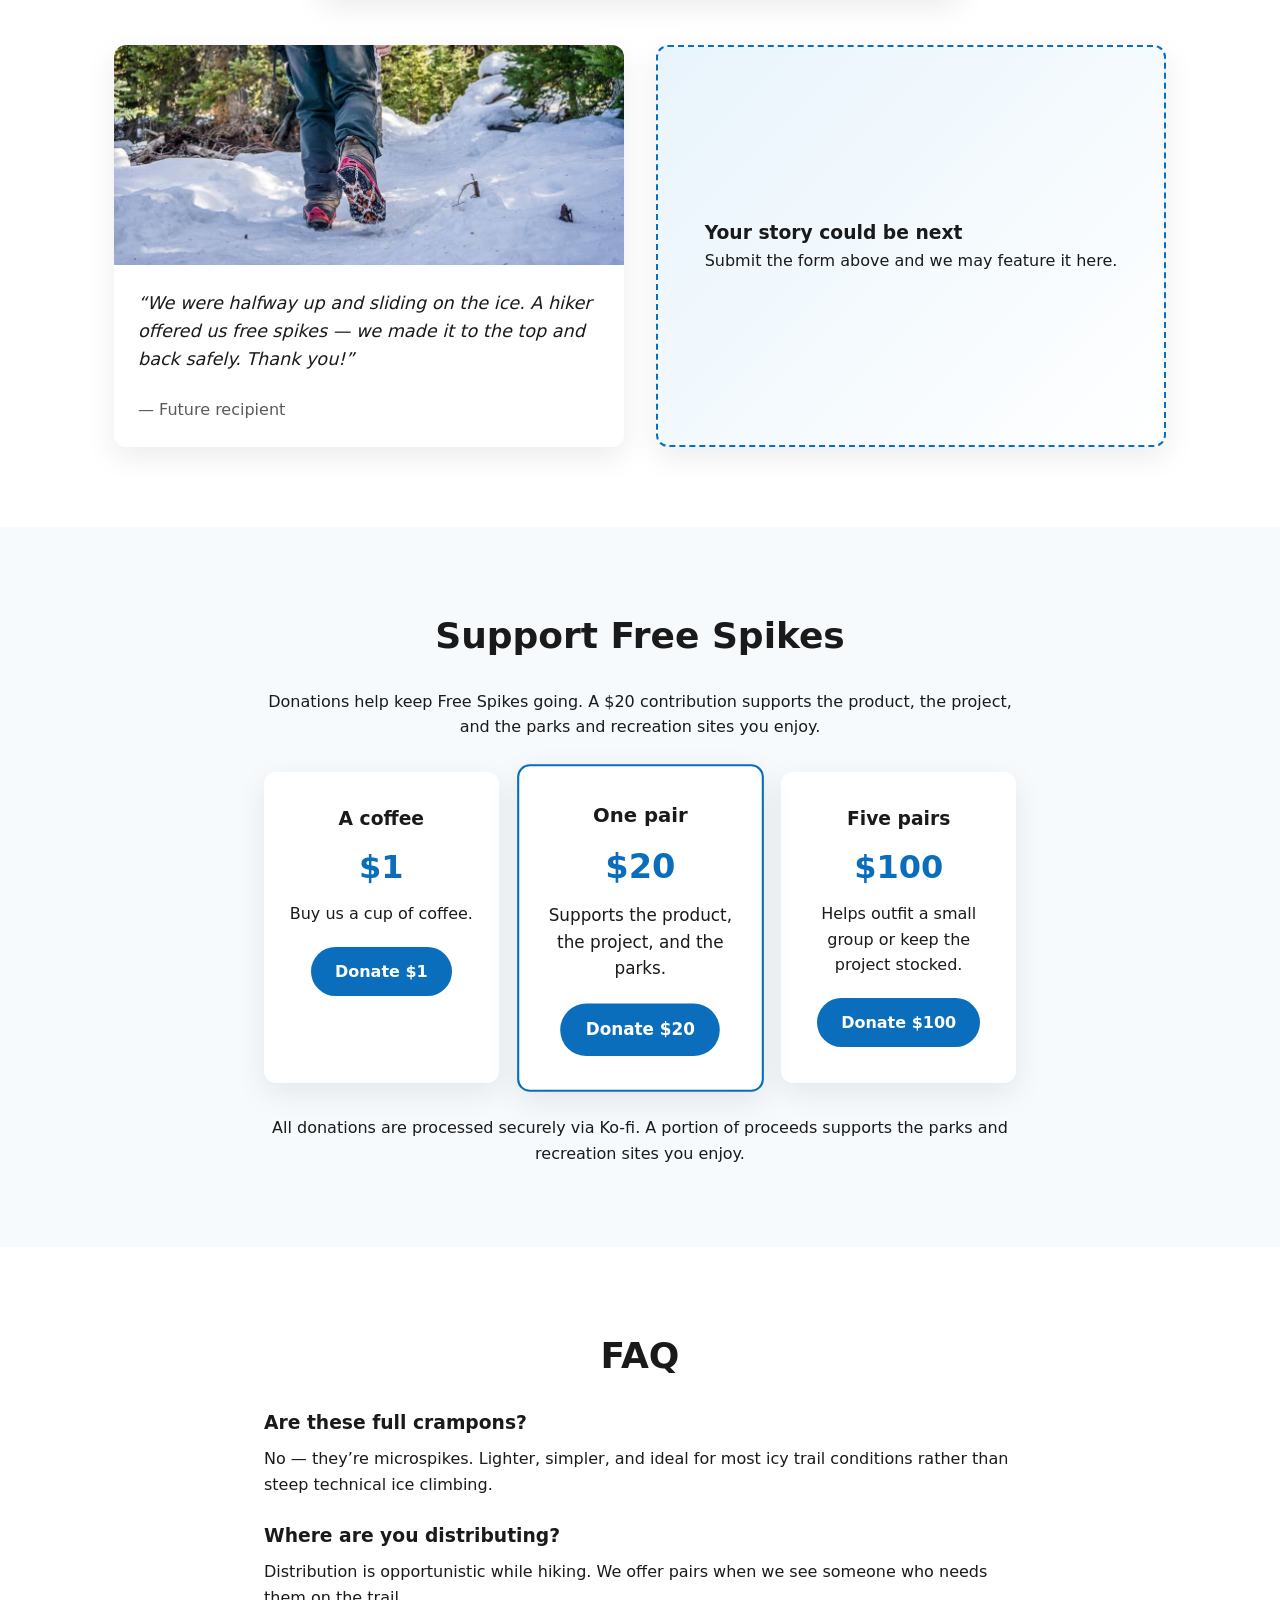
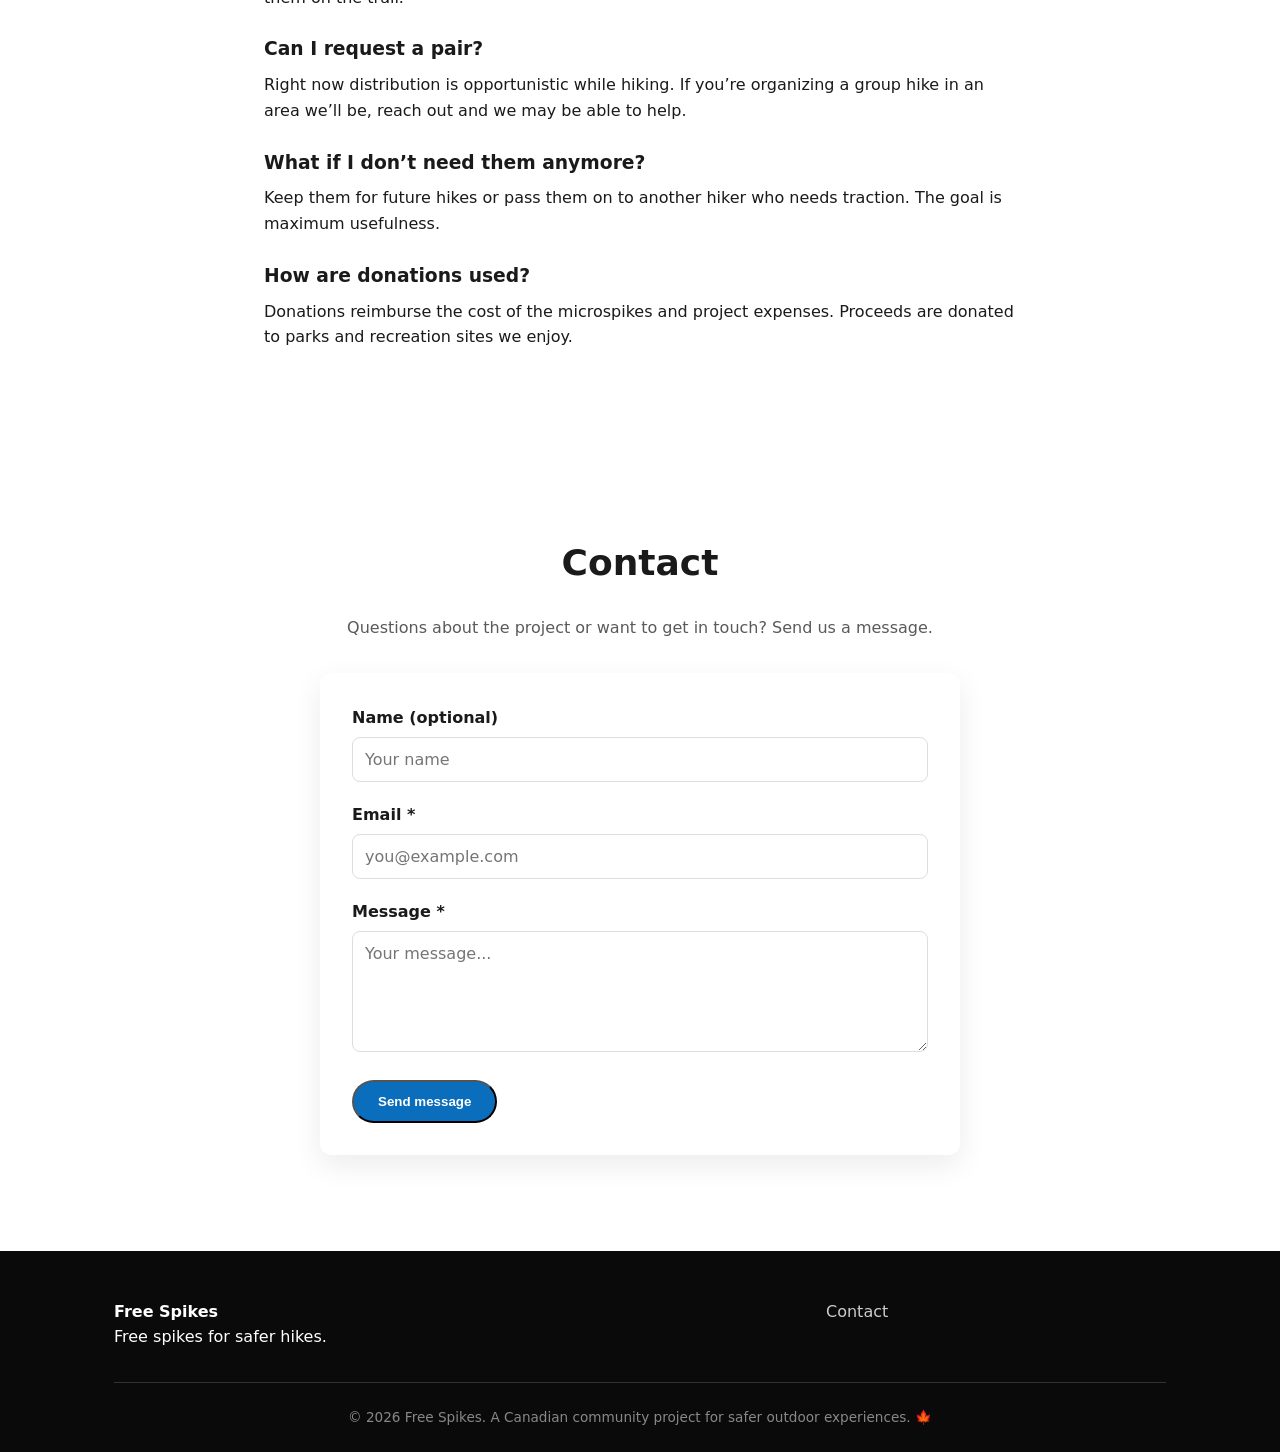
==== commit 5bca8be3: "Add FAQ to header and make Donate a blue text link" ====
--- a/public/index.html
+++ b/public/index.html
@@ -30,9 +30,10 @@
         <li><a href="#how">How It Works</a></li>
         <li><a href="#stories">Share Your Story</a></li>
         <li><a href="#support">Support</a></li>
+        <li><a href="#faq">FAQ</a></li>
         <li><a href="#contact">Contact</a></li>
+        <li><a href="#support" class="nav-donate">Donate</a></li>
       </ul>
-      <a href="#support" class="btn btn-primary nav-cta">Donate</a>
     </nav>
   </header>
 
@@ -177,7 +178,7 @@
     </div>
   </section>
 
-  <section class="section faq">
+  <section id="faq" class="section faq">
     <div class="container narrow">
       <h2 class="center">FAQ</h2>
       <div class="faq-item">
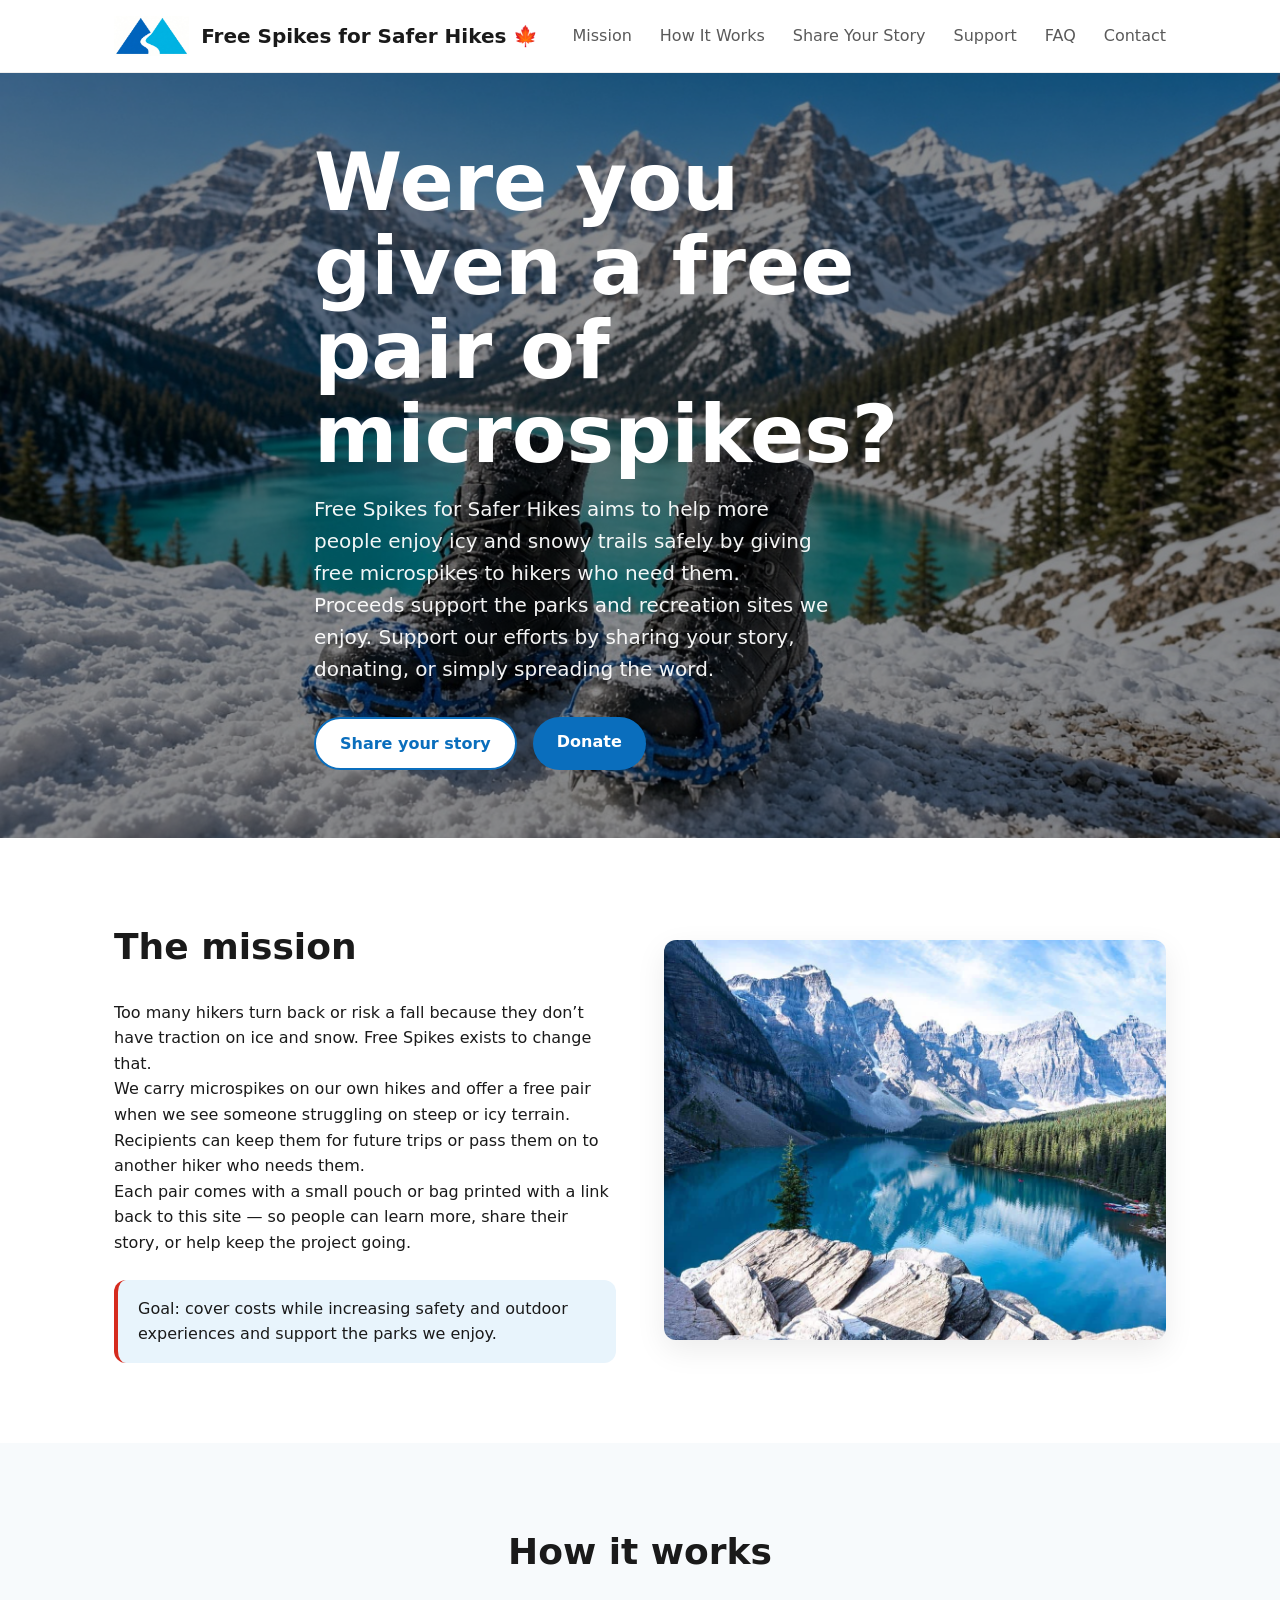
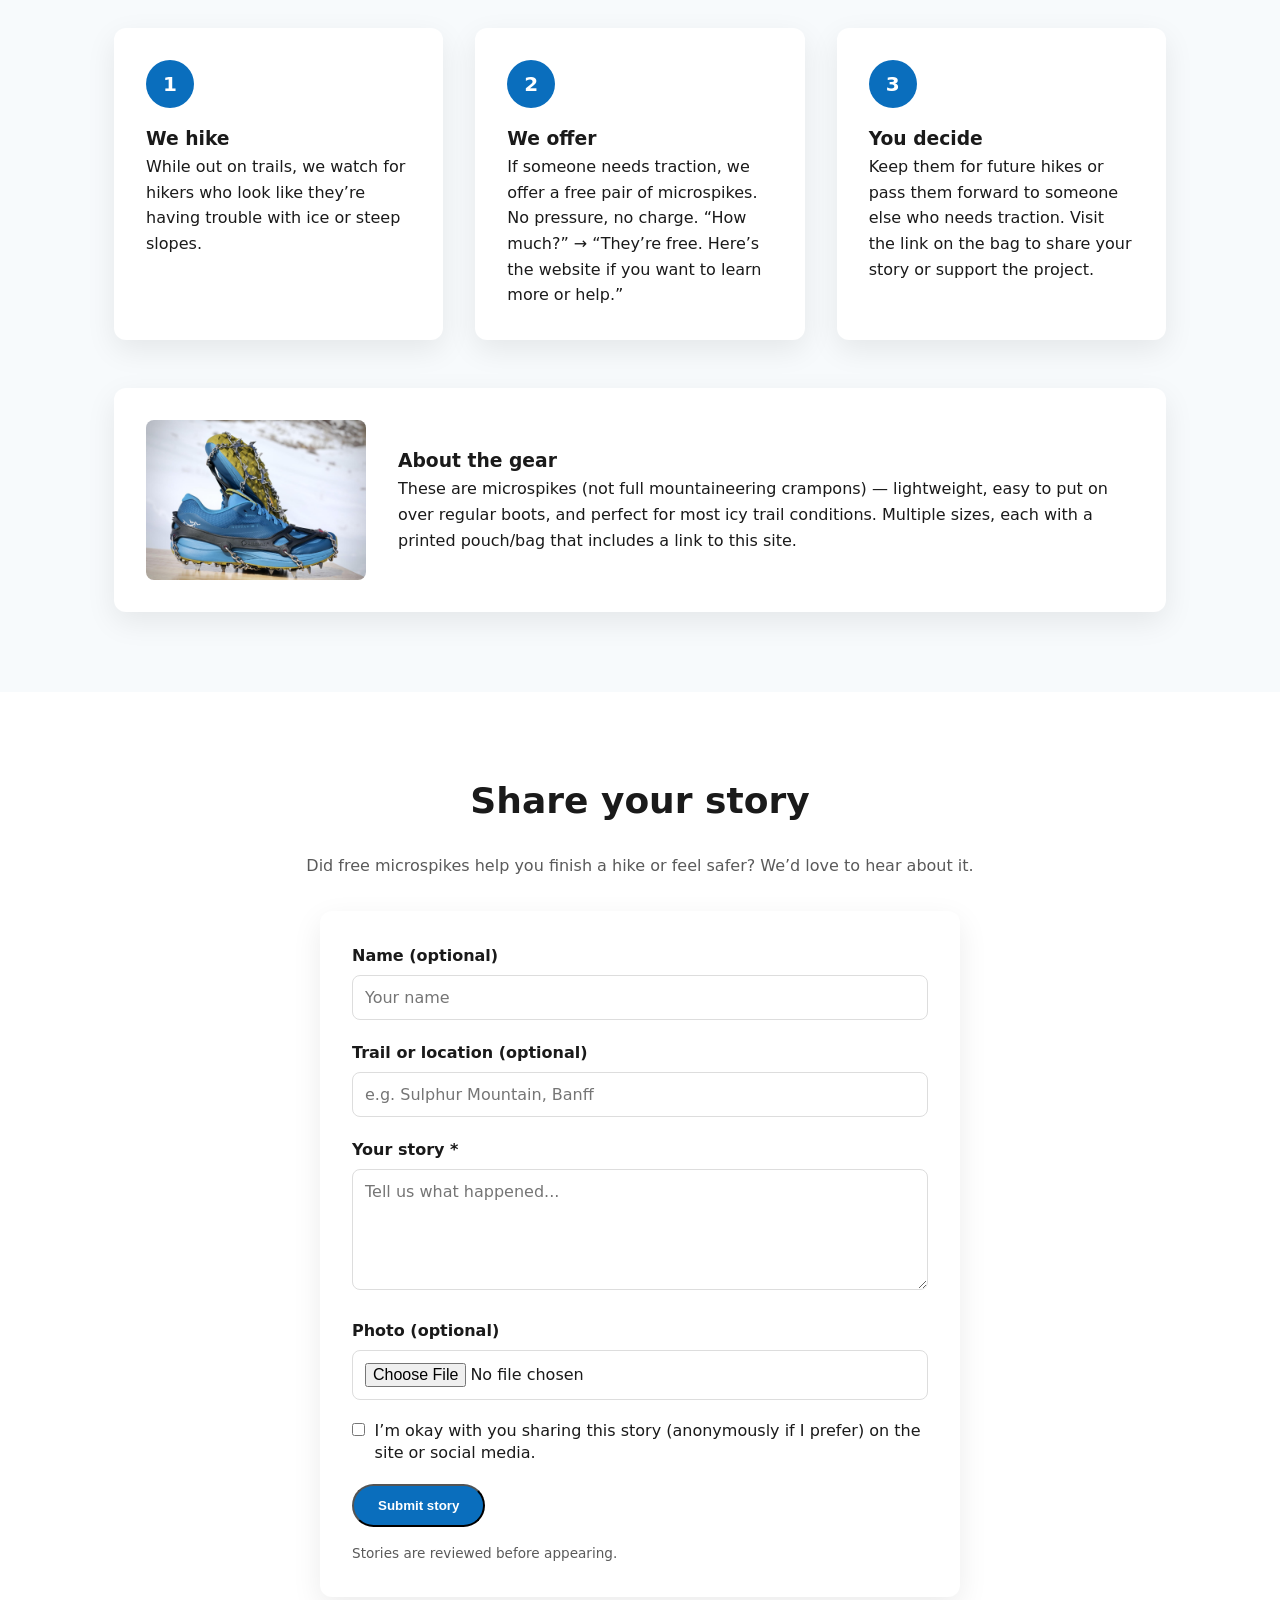
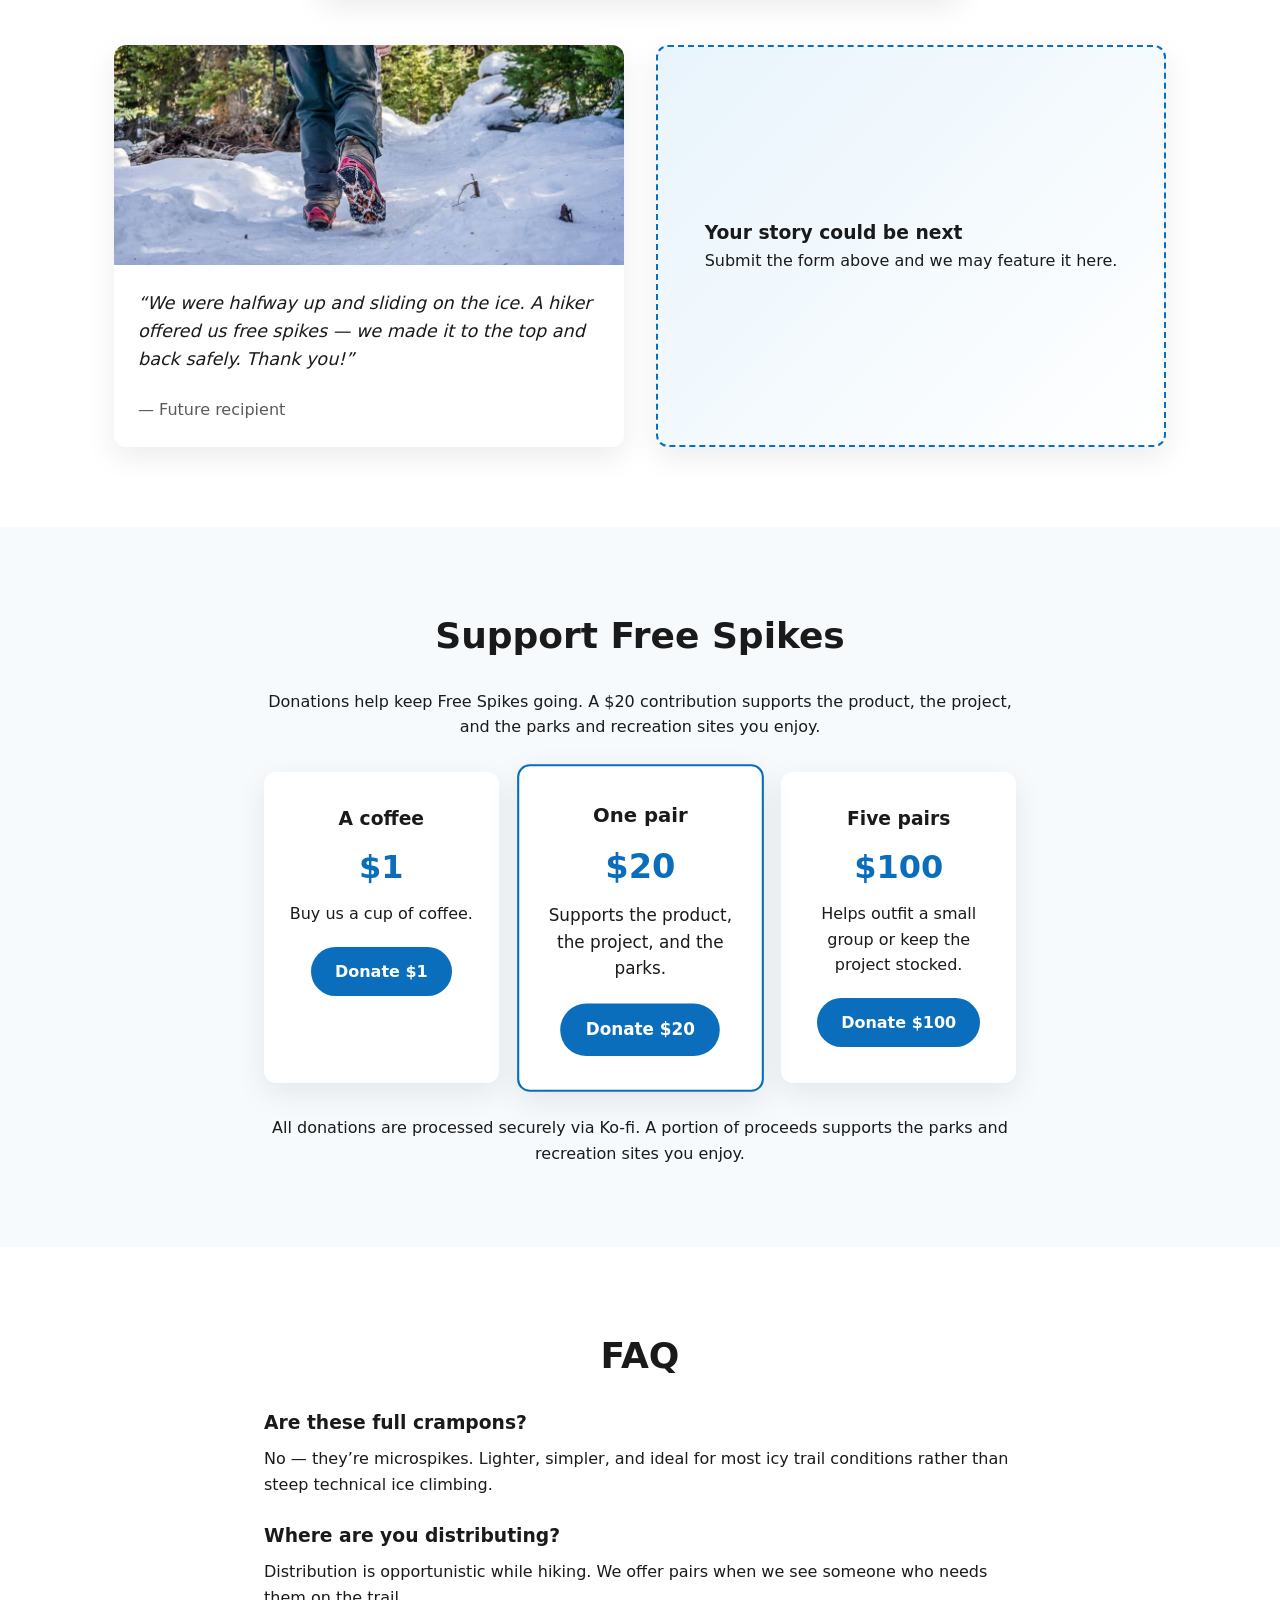
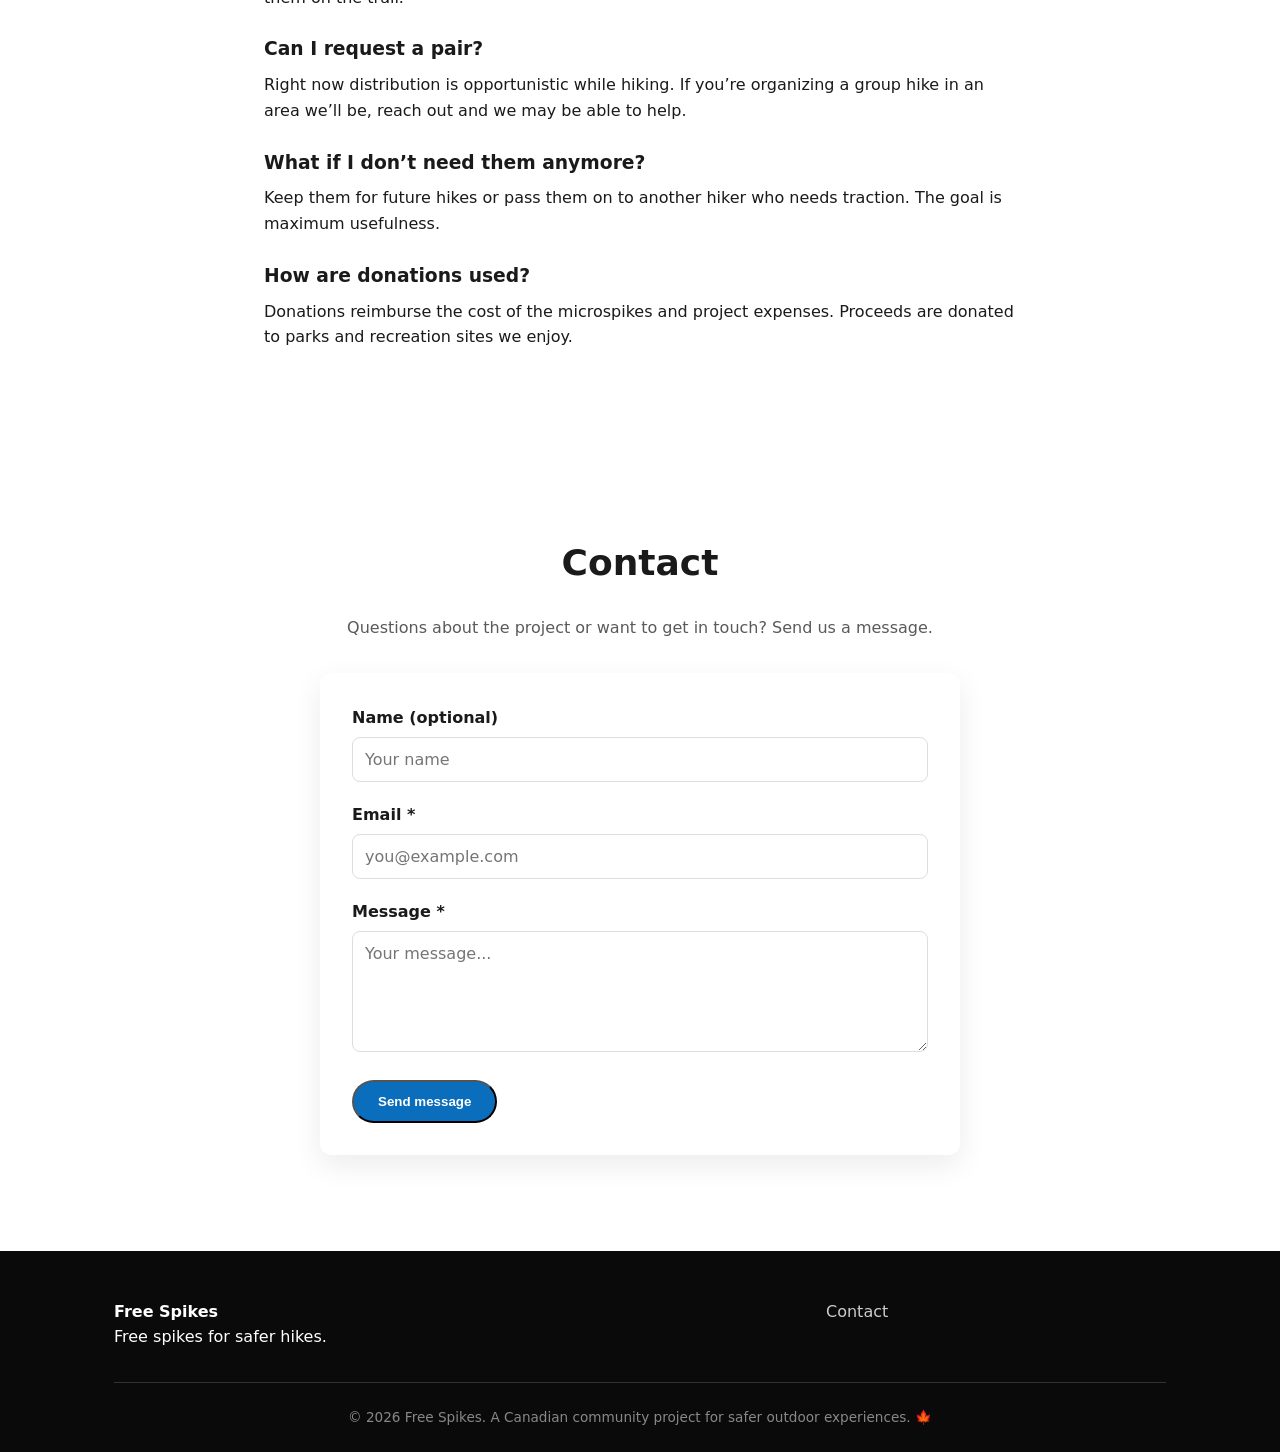
==== commit 64a0c396: "Remove header Donate; make Support link blue" ====
--- a/public/index.html
+++ b/public/index.html
@@ -29,10 +29,9 @@
         <li><a href="#mission">Mission</a></li>
         <li><a href="#how">How It Works</a></li>
         <li><a href="#stories">Share Your Story</a></li>
-        <li><a href="#support">Support</a></li>
+        <li><a href="#support" class="nav-support">Support</a></li>
         <li><a href="#faq">FAQ</a></li>
         <li><a href="#contact">Contact</a></li>
-        <li><a href="#support" class="nav-donate">Donate</a></li>
       </ul>
     </nav>
   </header>
--- a/public/styles.css
+++ b/public/styles.css
@@ -58,7 +58,11 @@
   font-weight: 500;
 }
 .nav-links a:hover { color: var(--blue); }
-.nav-cta { display: none; }
+.nav-donate {
+  color: var(--blue) !important;
+  font-weight: 600 !important;
+}
+.nav-donate:hover { color: var(--blue-dark) !important; }
 
 .btn {
   display: inline-block;
@@ -339,7 +343,6 @@
 
 @media (max-width: 768px) {
   .nav-links { display: none; }
-  .nav-cta { display: inline-block; }
   .grid-2, .steps, .stories-grid, .support-options, .footer-grid {
     grid-template-columns: 1fr;
   }
